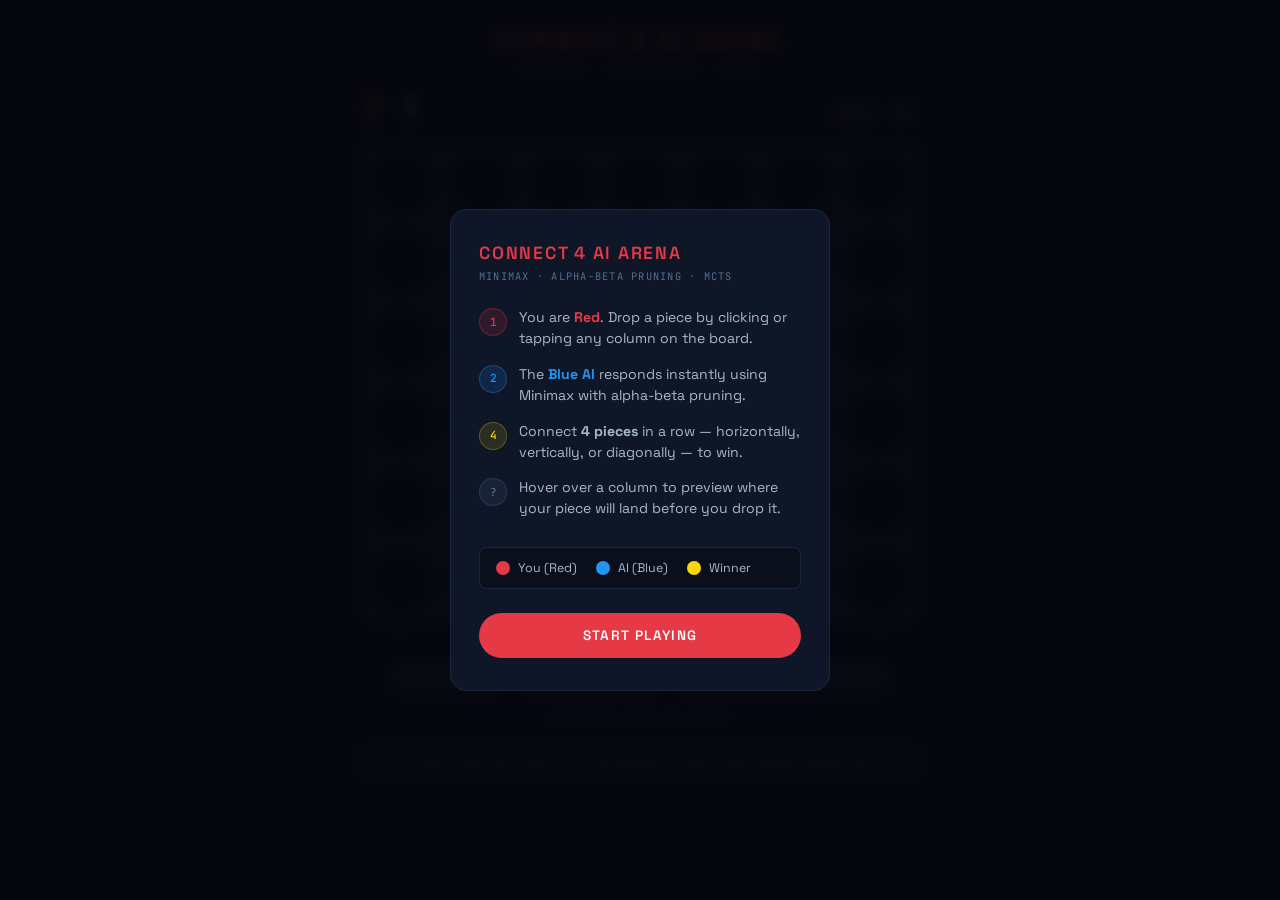
==== docs/index.html @ 7f81c92a "Rename frontend folder to docs for GitHub Pages" ====
<!DOCTYPE html>
<html lang="en">
<head>
  <meta charset="UTF-8" />
  <meta name="viewport" content="width=device-width, initial-scale=1.0, maximum-scale=1.0"/>
  <title>Connect 4 AI Arena</title>
  <link href="https://fonts.googleapis.com/css2?family=Space+Grotesk:wght@400;500;600&family=JetBrains+Mono:wght@400;500&display=swap" rel="stylesheet"/>
  <style>
    *, *::before, *::after { box-sizing: border-box; margin: 0; padding: 0; }

    :root {
      --p1: #e63946;
      --p2: #2196f3;
      --win: #ffd60a;
      --bg: #07080f;
      --board-bg: #0e1628;
      --text: #e8eaf6;
      --label: #546e8a;
      --muted: #3d5068;
      --border: #1a2640;
    }

    html, body { height: 100%; }

    body {
      background: var(--bg);
      color: var(--text);
      font-family: 'Space Grotesk', sans-serif;
      display: flex;
      flex-direction: column;
      align-items: center;
      min-height: 100vh;
      padding: 1.5rem 1rem 2rem;
    }

    header { text-align: center; margin-bottom: 1.25rem; }

    h1 {
      font-size: clamp(1rem, 4vw, 1.5rem);
      font-weight: 600;
      letter-spacing: 0.12em;
      text-transform: uppercase;
      color: var(--p1);
      margin-bottom: 0.3rem;
    }

    .subtitle {
      font-family: 'JetBrains Mono', monospace;
      font-size: clamp(0.55rem, 2vw, 0.7rem);
      color: var(--label);
      letter-spacing: 0.15em;
      text-transform: uppercase;
    }

    .hud {
      display: flex;
      align-items: center;
      justify-content: space-between;
      width: 100%;
      max-width: 560px;
      margin-bottom: 0.6rem;
      padding: 0 2px;
    }

    .scores { display: flex; gap: 1.2rem; }

    .score-block {
      display: flex;
      flex-direction: column;
      align-items: center;
      gap: 1px;
    }

    .score-num {
      font-family: 'JetBrains Mono', monospace;
      font-size: clamp(1.2rem, 4vw, 1.6rem);
      font-weight: 500;
      line-height: 1;
    }

    .score-num.p1 { color: var(--p1); }
    .score-num.p2 { color: var(--p2); }

    .score-lbl {
      font-family: 'JetBrains Mono', monospace;
      font-size: 0.58rem;
      color: var(--label);
      text-transform: uppercase;
      letter-spacing: 0.1em;
    }

    .turn-badge {
      display: flex;
      align-items: center;
      gap: 0.45rem;
      font-family: 'JetBrains Mono', monospace;
      font-size: clamp(0.6rem, 2vw, 0.7rem);
      color: var(--label);
      text-transform: uppercase;
      letter-spacing: 0.08em;
      background: var(--board-bg);
      border: 1px solid var(--border);
      padding: 0.35rem 0.75rem;
      border-radius: 2rem;
    }

    #turn-dot {
      width: 8px; height: 8px;
      border-radius: 50%;
      background: var(--p1);
      transition: background 0.3s;
      flex-shrink: 0;
    }

    #turn-dot.pulse { animation: pulse 0.7s ease-in-out infinite; }

    @keyframes pulse {
      0%, 100% { opacity: 1; transform: scale(1); }
      50% { opacity: 0.3; transform: scale(0.7); }
    }

    .canvas-wrap {
      width: 100%;
      max-width: 560px;
      display: flex;
      flex-direction: column;
      align-items: center;
    }

    canvas {
      display: block;
      width: 100%;
      border-radius: 10px;
      border: 1px solid var(--border);
      touch-action: none;
    }

    .col-labels {
      display: flex;
      width: 100%;
      max-width: 560px;
      margin-top: 0.35rem;
    }

    .col-label {
      flex: 1;
      text-align: center;
      font-family: 'JetBrains Mono', monospace;
      font-size: 0.58rem;
      color: var(--muted);
    }

    .controls {
      display: flex;
      gap: 0.6rem;
      margin-top: 1.2rem;
      flex-wrap: wrap;
      justify-content: center;
    }

    button {
      font-family: 'Space Grotesk', sans-serif;
      font-size: clamp(0.7rem, 2.5vw, 0.78rem);
      font-weight: 500;
      letter-spacing: 0.08em;
      text-transform: uppercase;
      padding: 0.6rem 1.4rem;
      border-radius: 2rem;
      cursor: pointer;
      transition: all 0.2s;
      border: 1px solid var(--border);
      background: var(--board-bg);
      color: var(--label);
      -webkit-tap-highlight-color: transparent;
    }

    button:hover, button:active { border-color: var(--p1); color: var(--p1); }
    button.active { border-color: var(--p1); color: var(--p1); background: rgba(230,57,70,0.08); }

    #status {
      margin-top: 0.85rem;
      font-family: 'JetBrains Mono', monospace;
      font-size: clamp(0.65rem, 2.2vw, 0.75rem);
      color: var(--label);
      letter-spacing: 0.05em;
      min-height: 1.2rem;
      text-align: center;
      padding: 0 1rem;
    }

    #status.win      { color: var(--win); font-weight: 500; }
    #status.lose     { color: var(--p2); }
    #status.thinking { color: var(--p2); }

    .game-id {
      margin-top: 0.3rem;
      font-family: 'JetBrains Mono', monospace;
      font-size: 0.55rem;
      color: #1d2d42;
    }

    .cold-start-notice {
      margin-top: 0.8rem;
      padding: 8px 12px;
      background: rgba(255,255,255,0.04);
      border: 0.5px solid #2a3a50;
      border-radius: 4px;
      width: 100%;
      max-width: 560px;
    }

    .cold-start-notice p {
      font-family: 'JetBrains Mono', monospace;
      font-size: 0.6rem;
      color: #546e8a;
      letter-spacing: 0.1em;
      text-align: center;
      margin: 0;
      text-transform: uppercase;
    }

    .modal-overlay {
      position: fixed;
      inset: 0;
      background: rgba(7, 8, 15, 0.92);
      display: flex;
      align-items: center;
      justify-content: center;
      z-index: 100;
      padding: 1rem;
      backdrop-filter: blur(4px);
    }

    .modal-overlay.hidden { display: none; }

    .modal {
      background: #0e1628;
      border: 1px solid #1a2640;
      border-radius: 16px;
      padding: 2rem 1.75rem;
      max-width: 380px;
      width: 100%;
    }

    .modal h2 {
      font-size: 1.1rem;
      font-weight: 600;
      letter-spacing: 0.1em;
      text-transform: uppercase;
      color: var(--p1);
      margin-bottom: 0.3rem;
    }

    .modal .tagline {
      font-family: 'JetBrains Mono', monospace;
      font-size: 0.65rem;
      color: var(--label);
      letter-spacing: 0.12em;
      text-transform: uppercase;
      margin-bottom: 1.5rem;
    }

    .rules-list {
      list-style: none;
      display: flex;
      flex-direction: column;
      gap: 0.9rem;
      margin-bottom: 1.75rem;
    }

    .rules-list li {
      display: flex;
      align-items: flex-start;
      gap: 0.75rem;
      font-size: 0.88rem;
      color: #a8b8cc;
      line-height: 1.5;
    }

    .rule-icon {
      width: 28px;
      height: 28px;
      border-radius: 50%;
      flex-shrink: 0;
      display: flex;
      align-items: center;
      justify-content: center;
      font-size: 0.7rem;
      font-family: 'JetBrains Mono', monospace;
      font-weight: 500;
      margin-top: 1px;
    }

    .rule-icon.red  { background: rgba(230,57,70,0.15); color: var(--p1); border: 1px solid rgba(230,57,70,0.3); }
    .rule-icon.blue { background: rgba(33,150,243,0.15); color: var(--p2); border: 1px solid rgba(33,150,243,0.3); }
    .rule-icon.gold { background: rgba(255,214,10,0.12); color: var(--win); border: 1px solid rgba(255,214,10,0.25); }
    .rule-icon.gray { background: rgba(84,110,138,0.15); color: var(--label); border: 1px solid rgba(84,110,138,0.3); }

    .legend {
      display: flex;
      gap: 1.2rem;
      margin-bottom: 1.5rem;
      padding: 0.75rem 1rem;
      background: rgba(7,8,15,0.5);
      border-radius: 8px;
      border: 1px solid var(--border);
    }

    .legend-item {
      display: flex;
      align-items: center;
      gap: 0.5rem;
      font-size: 0.78rem;
      color: #a8b8cc;
    }

    .legend-dot { width: 14px; height: 14px; border-radius: 50%; }

    .btn-start {
      width: 100%;
      padding: 0.85rem;
      border-radius: 2rem;
      background: var(--p1);
      color: white;
      border: none;
      font-family: 'Space Grotesk', sans-serif;
      font-size: 0.85rem;
      font-weight: 600;
      letter-spacing: 0.1em;
      text-transform: uppercase;
      cursor: pointer;
      transition: background 0.2s, transform 0.1s;
    }

    .btn-start:active { transform: scale(0.98); }
    .btn-start:hover  { background: #c0392b; }

    .btn-rules {
      font-size: 0.62rem;
      padding: 0.35rem 0.7rem;
      margin-left: 0.5rem;
    }
  </style>
</head>
<body>

  <!-- RULES MODAL -->
  <div class="modal-overlay" id="modal">
    <div class="modal">
      <h2>Connect 4 AI Arena</h2>
      <p class="tagline">Minimax · Alpha-Beta Pruning · MCTS</p>

      <ul class="rules-list">
        <li>
          <div class="rule-icon red">1</div>
          <span>You are <strong style="color:#e63946">Red</strong>. Drop a piece by clicking or tapping any column on the board.</span>
        </li>
        <li>
          <div class="rule-icon blue">2</div>
          <span>The <strong style="color:#2196f3">Blue AI</strong> responds instantly using Minimax with alpha-beta pruning.</span>
        </li>
        <li>
          <div class="rule-icon gold">4</div>
          <span>Connect <strong>4 pieces</strong> in a row — horizontally, vertically, or diagonally — to win.</span>
        </li>
        <li>
          <div class="rule-icon gray">?</div>
          <span>Hover over a column to preview where your piece will land before you drop it.</span>
        </li>
      </ul>

      <div class="legend">
        <div class="legend-item">
          <div class="legend-dot" style="background:#e63946"></div>
          You (Red)
        </div>
        <div class="legend-item">
          <div class="legend-dot" style="background:#2196f3"></div>
          AI (Blue)
        </div>
        <div class="legend-item">
          <div class="legend-dot" style="background:#ffd60a"></div>
          Winner
        </div>
      </div>

      <button class="btn-start" id="btn-start">Start Playing</button>
    </div>
  </div>

  <header>
    <h1>Connect 4 AI Arena</h1>
    <p class="subtitle">Minimax · Alpha-Beta · MCTS</p>
  </header>

  <div class="hud">
    <div class="scores">
      <div class="score-block">
        <span class="score-num p1" id="score-p1">0</span>
        <span class="score-lbl">You</span>
      </div>
      <div class="score-block">
        <span class="score-num p2" id="score-p2">0</span>
        <span class="score-lbl">AI</span>
      </div>
    </div>
    <div style="display:flex;align-items:center;">
      <div class="turn-badge">
        <div id="turn-dot"></div>
        <span id="turn-label">—</span>
      </div>
      <button class="btn-rules" id="btn-rules" title="How to play">?</button>
    </div>
  </div>

  <div class="canvas-wrap">
    <canvas id="board"></canvas>
    <div class="col-labels" id="col-labels"></div>
  </div>

  <div class="controls">
    <button id="btn-new">New Game</button>
    <button id="btn-watch">Watch AI vs AI</button>
    <button onclick="window.location.href='replay.html'">Replays &amp; Leaderboard</button>
  </div>

  <div id="status">Press New Game to start</div>
  <div class="game-id" id="game-id-label"></div>

  <div class="cold-start-notice">
    <p>First load may take up to 60 seconds — free tier server waking up</p>
  </div>

  <script src="app.js"></script>
</body>
</html>
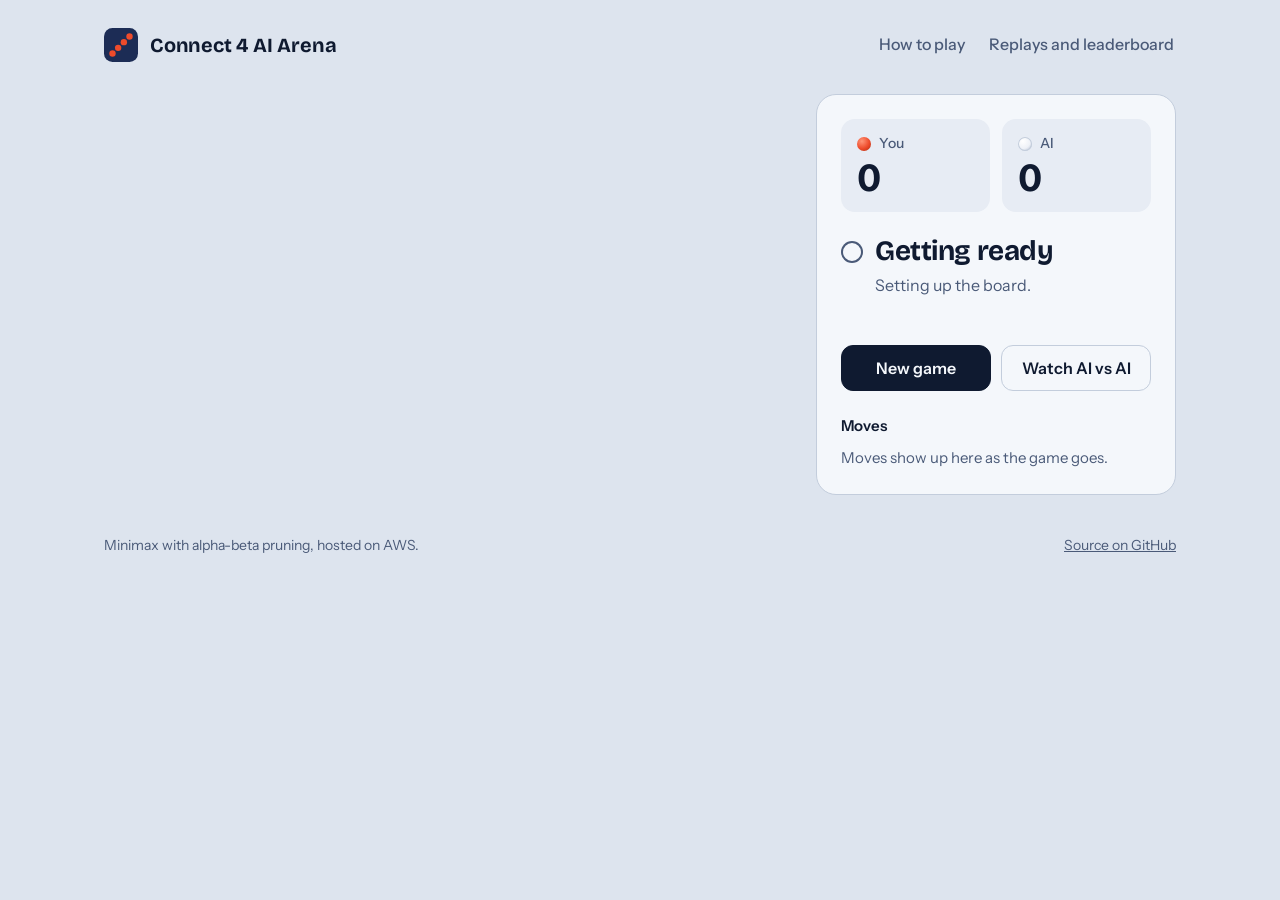
==== commit 295f14ed: "Redesign frontend" ====
--- a/docs/index.html
+++ b/docs/index.html
@@ -2,435 +2,115 @@
 <html lang="en">
 <head>
   <meta charset="UTF-8" />
-  <meta name="viewport" content="width=device-width, initial-scale=1.0, maximum-scale=1.0"/>
+  <meta name="viewport" content="width=device-width, initial-scale=1" />
   <title>Connect 4 AI Arena</title>
-  <link href="https://fonts.googleapis.com/css2?family=Space+Grotesk:wght@400;500;600&family=JetBrains+Mono:wght@400;500&display=swap" rel="stylesheet"/>
-  <style>
-    *, *::before, *::after { box-sizing: border-box; margin: 0; padding: 0; }
-
-    :root {
-      --p1: #e63946;
-      --p2: #2196f3;
-      --win: #ffd60a;
-      --bg: #07080f;
-      --board-bg: #0e1628;
-      --text: #e8eaf6;
-      --label: #546e8a;
-      --muted: #3d5068;
-      --border: #1a2640;
-    }
-
-    html, body { height: 100%; }
-
-    body {
-      background: var(--bg);
-      color: var(--text);
-      font-family: 'Space Grotesk', sans-serif;
-      display: flex;
-      flex-direction: column;
-      align-items: center;
-      min-height: 100vh;
-      padding: 1.5rem 1rem 2rem;
-    }
-
-    header { text-align: center; margin-bottom: 1.25rem; }
-
-    h1 {
-      font-size: clamp(1rem, 4vw, 1.5rem);
-      font-weight: 600;
-      letter-spacing: 0.12em;
-      text-transform: uppercase;
-      color: var(--p1);
-      margin-bottom: 0.3rem;
-    }
-
-    .subtitle {
-      font-family: 'JetBrains Mono', monospace;
-      font-size: clamp(0.55rem, 2vw, 0.7rem);
-      color: var(--label);
-      letter-spacing: 0.15em;
-      text-transform: uppercase;
-    }
-
-    .hud {
-      display: flex;
-      align-items: center;
-      justify-content: space-between;
-      width: 100%;
-      max-width: 560px;
-      margin-bottom: 0.6rem;
-      padding: 0 2px;
-    }
-
-    .scores { display: flex; gap: 1.2rem; }
-
-    .score-block {
-      display: flex;
-      flex-direction: column;
-      align-items: center;
-      gap: 1px;
-    }
-
-    .score-num {
-      font-family: 'JetBrains Mono', monospace;
-      font-size: clamp(1.2rem, 4vw, 1.6rem);
-      font-weight: 500;
-      line-height: 1;
-    }
-
-    .score-num.p1 { color: var(--p1); }
-    .score-num.p2 { color: var(--p2); }
-
-    .score-lbl {
-      font-family: 'JetBrains Mono', monospace;
-      font-size: 0.58rem;
-      color: var(--label);
-      text-transform: uppercase;
-      letter-spacing: 0.1em;
-    }
-
-    .turn-badge {
-      display: flex;
-      align-items: center;
-      gap: 0.45rem;
-      font-family: 'JetBrains Mono', monospace;
-      font-size: clamp(0.6rem, 2vw, 0.7rem);
-      color: var(--label);
-      text-transform: uppercase;
-      letter-spacing: 0.08em;
-      background: var(--board-bg);
-      border: 1px solid var(--border);
-      padding: 0.35rem 0.75rem;
-      border-radius: 2rem;
-    }
-
-    #turn-dot {
-      width: 8px; height: 8px;
-      border-radius: 50%;
-      background: var(--p1);
-      transition: background 0.3s;
-      flex-shrink: 0;
-    }
-
-    #turn-dot.pulse { animation: pulse 0.7s ease-in-out infinite; }
-
-    @keyframes pulse {
-      0%, 100% { opacity: 1; transform: scale(1); }
-      50% { opacity: 0.3; transform: scale(0.7); }
-    }
-
-    .canvas-wrap {
-      width: 100%;
-      max-width: 560px;
-      display: flex;
-      flex-direction: column;
-      align-items: center;
-    }
-
-    canvas {
-      display: block;
-      width: 100%;
-      border-radius: 10px;
-      border: 1px solid var(--border);
-      touch-action: none;
-    }
-
-    .col-labels {
-      display: flex;
-      width: 100%;
-      max-width: 560px;
-      margin-top: 0.35rem;
-    }
-
-    .col-label {
-      flex: 1;
-      text-align: center;
-      font-family: 'JetBrains Mono', monospace;
-      font-size: 0.58rem;
-      color: var(--muted);
-    }
-
-    .controls {
-      display: flex;
-      gap: 0.6rem;
-      margin-top: 1.2rem;
-      flex-wrap: wrap;
-      justify-content: center;
-    }
-
-    button {
-      font-family: 'Space Grotesk', sans-serif;
-      font-size: clamp(0.7rem, 2.5vw, 0.78rem);
-      font-weight: 500;
-      letter-spacing: 0.08em;
-      text-transform: uppercase;
-      padding: 0.6rem 1.4rem;
-      border-radius: 2rem;
-      cursor: pointer;
-      transition: all 0.2s;
-      border: 1px solid var(--border);
-      background: var(--board-bg);
-      color: var(--label);
-      -webkit-tap-highlight-color: transparent;
-    }
-
-    button:hover, button:active { border-color: var(--p1); color: var(--p1); }
-    button.active { border-color: var(--p1); color: var(--p1); background: rgba(230,57,70,0.08); }
-
-    #status {
-      margin-top: 0.85rem;
-      font-family: 'JetBrains Mono', monospace;
-      font-size: clamp(0.65rem, 2.2vw, 0.75rem);
-      color: var(--label);
-      letter-spacing: 0.05em;
-      min-height: 1.2rem;
-      text-align: center;
-      padding: 0 1rem;
-    }
-
-    #status.win      { color: var(--win); font-weight: 500; }
-    #status.lose     { color: var(--p2); }
-    #status.thinking { color: var(--p2); }
-
-    .game-id {
-      margin-top: 0.3rem;
-      font-family: 'JetBrains Mono', monospace;
-      font-size: 0.55rem;
-      color: #1d2d42;
-    }
-
-    .cold-start-notice {
-      margin-top: 0.8rem;
-      padding: 8px 12px;
-      background: rgba(255,255,255,0.04);
-      border: 0.5px solid #2a3a50;
-      border-radius: 4px;
-      width: 100%;
-      max-width: 560px;
-    }
-
-    .cold-start-notice p {
-      font-family: 'JetBrains Mono', monospace;
-      font-size: 0.6rem;
-      color: #546e8a;
-      letter-spacing: 0.1em;
-      text-align: center;
-      margin: 0;
-      text-transform: uppercase;
-    }
-
-    .modal-overlay {
-      position: fixed;
-      inset: 0;
-      background: rgba(7, 8, 15, 0.92);
-      display: flex;
-      align-items: center;
-      justify-content: center;
-      z-index: 100;
-      padding: 1rem;
-      backdrop-filter: blur(4px);
-    }
-
-    .modal-overlay.hidden { display: none; }
-
-    .modal {
-      background: #0e1628;
-      border: 1px solid #1a2640;
-      border-radius: 16px;
-      padding: 2rem 1.75rem;
-      max-width: 380px;
-      width: 100%;
-    }
-
-    .modal h2 {
-      font-size: 1.1rem;
-      font-weight: 600;
-      letter-spacing: 0.1em;
-      text-transform: uppercase;
-      color: var(--p1);
-      margin-bottom: 0.3rem;
-    }
-
-    .modal .tagline {
-      font-family: 'JetBrains Mono', monospace;
-      font-size: 0.65rem;
-      color: var(--label);
-      letter-spacing: 0.12em;
-      text-transform: uppercase;
-      margin-bottom: 1.5rem;
-    }
-
-    .rules-list {
-      list-style: none;
-      display: flex;
-      flex-direction: column;
-      gap: 0.9rem;
-      margin-bottom: 1.75rem;
-    }
-
-    .rules-list li {
-      display: flex;
-      align-items: flex-start;
-      gap: 0.75rem;
-      font-size: 0.88rem;
-      color: #a8b8cc;
-      line-height: 1.5;
-    }
-
-    .rule-icon {
-      width: 28px;
-      height: 28px;
-      border-radius: 50%;
-      flex-shrink: 0;
-      display: flex;
-      align-items: center;
-      justify-content: center;
-      font-size: 0.7rem;
-      font-family: 'JetBrains Mono', monospace;
-      font-weight: 500;
-      margin-top: 1px;
-    }
-
-    .rule-icon.red  { background: rgba(230,57,70,0.15); color: var(--p1); border: 1px solid rgba(230,57,70,0.3); }
-    .rule-icon.blue { background: rgba(33,150,243,0.15); color: var(--p2); border: 1px solid rgba(33,150,243,0.3); }
-    .rule-icon.gold { background: rgba(255,214,10,0.12); color: var(--win); border: 1px solid rgba(255,214,10,0.25); }
-    .rule-icon.gray { background: rgba(84,110,138,0.15); color: var(--label); border: 1px solid rgba(84,110,138,0.3); }
-
-    .legend {
-      display: flex;
-      gap: 1.2rem;
-      margin-bottom: 1.5rem;
-      padding: 0.75rem 1rem;
-      background: rgba(7,8,15,0.5);
-      border-radius: 8px;
-      border: 1px solid var(--border);
-    }
-
-    .legend-item {
-      display: flex;
-      align-items: center;
-      gap: 0.5rem;
-      font-size: 0.78rem;
-      color: #a8b8cc;
-    }
-
-    .legend-dot { width: 14px; height: 14px; border-radius: 50%; }
-
-    .btn-start {
-      width: 100%;
-      padding: 0.85rem;
-      border-radius: 2rem;
-      background: var(--p1);
-      color: white;
-      border: none;
-      font-family: 'Space Grotesk', sans-serif;
-      font-size: 0.85rem;
-      font-weight: 600;
-      letter-spacing: 0.1em;
-      text-transform: uppercase;
-      cursor: pointer;
-      transition: background 0.2s, transform 0.1s;
-    }
-
-    .btn-start:active { transform: scale(0.98); }
-    .btn-start:hover  { background: #c0392b; }
-
-    .btn-rules {
-      font-size: 0.62rem;
-      padding: 0.35rem 0.7rem;
-      margin-left: 0.5rem;
-    }
-  </style>
+  <meta name="description" content="Play Connect 4 against a minimax AI, or watch two AIs play each other live." />
+  <link rel="icon" href="data:image/svg+xml,%3Csvg xmlns='http://www.w3.org/2000/svg' viewBox='0 0 32 32'%3E%3Crect width='32' height='32' rx='8' fill='%231c2c55'/%3E%3Cg fill='%23ee4b2b'%3E%3Ccircle cx='8' cy='24' r='3'/%3E%3Ccircle cx='13.3' cy='18.7' r='3'/%3E%3Ccircle cx='18.7' cy='13.3' r='3'/%3E%3Ccircle cx='24' cy='8' r='3'/%3E%3C/g%3E%3C/svg%3E" />
+  <link rel="preconnect" href="https://fonts.googleapis.com" />
+  <link rel="preconnect" href="https://fonts.gstatic.com" crossorigin />
+  <link href="https://fonts.googleapis.com/css2?family=Bricolage+Grotesque:opsz,wght@12..96,500..800&family=Instrument+Sans:wght@400;500;600&display=swap" rel="stylesheet" />
+  <link rel="stylesheet" href="style.css" />
 </head>
 <body>
+  <div class="app">
 
-  <!-- RULES MODAL -->
-  <div class="modal-overlay" id="modal">
-    <div class="modal">
-      <h2>Connect 4 AI Arena</h2>
-      <p class="tagline">Minimax · Alpha-Beta Pruning · MCTS</p>
+    <header class="top">
+      <a class="brand" href="index.html">
+        <svg class="brand-mark" viewBox="0 0 32 32" aria-hidden="true">
+          <rect width="32" height="32" rx="8" style="fill: var(--board-face)" />
+          <g style="fill: var(--you)">
+            <circle cx="8" cy="24" r="3" />
+            <circle cx="13.3" cy="18.7" r="3" />
+            <circle cx="18.7" cy="13.3" r="3" />
+            <circle cx="24" cy="8" r="3" />
+          </g>
+        </svg>
+        <span class="brand-name">Connect 4 AI Arena</span>
+      </a>
+      <nav class="nav" aria-label="Main">
+        <button type="button" id="btn-rules">How to play</button>
+        <a href="replay.html">Replays<span class="nav-long"> and leaderboard</span></a>
+      </nav>
+    </header>
 
-      <ul class="rules-list">
-        <li>
-          <div class="rule-icon red">1</div>
-          <span>You are <strong style="color:#e63946">Red</strong>. Drop a piece by clicking or tapping any column on the board.</span>
-        </li>
-        <li>
-          <div class="rule-icon blue">2</div>
-          <span>The <strong style="color:#2196f3">Blue AI</strong> responds instantly using Minimax with alpha-beta pruning.</span>
-        </li>
-        <li>
-          <div class="rule-icon gold">4</div>
-          <span>Connect <strong>4 pieces</strong> in a row — horizontally, vertically, or diagonally — to win.</span>
-        </li>
-        <li>
-          <div class="rule-icon gray">?</div>
-          <span>Hover over a column to preview where your piece will land before you drop it.</span>
-        </li>
-      </ul>
+    <main class="arena">
+      <h1 class="visually-hidden">Connect 4 AI Arena</h1>
 
-      <div class="legend">
-        <div class="legend-item">
-          <div class="legend-dot" style="background:#e63946"></div>
-          You (Red)
+      <section class="stage" id="stage" aria-label="Game board">
+        <canvas
+          id="board"
+          class="board"
+          tabindex="0"
+          role="application"
+          aria-label="Connect 4 board. Use the left and right arrow keys to choose a column, then Enter to drop a disc. You can also press a number from 1 to 7."
+        ></canvas>
+      </section>
+
+      <aside class="panel" aria-label="Match">
+        <div class="scores">
+          <div class="score">
+            <span class="score-label"><span class="disc you"></span>You</span>
+            <span class="score-num" id="score-you">0</span>
+          </div>
+          <div class="score">
+            <span class="score-label"><span class="disc ai"></span>AI</span>
+            <span class="score-num" id="score-ai">0</span>
+          </div>
         </div>
-        <div class="legend-item">
-          <div class="legend-dot" style="background:#2196f3"></div>
-          AI (Blue)
+
+        <div class="status" aria-live="polite">
+          <span class="disc idle" id="status-disc"></span>
+          <div>
+            <h2 class="status-title" id="status-title">Getting ready</h2>
+            <p class="status-detail" id="status-detail">Setting up the board.</p>
+          </div>
         </div>
-        <div class="legend-item">
-          <div class="legend-dot" style="background:#ffd60a"></div>
-          Winner
+
+        <div class="actions">
+          <button type="button" class="btn btn-primary" id="btn-new">New game</button>
+          <button type="button" class="btn" id="btn-watch" aria-pressed="false">Watch AI vs AI</button>
         </div>
-      </div>
 
-      <button class="btn-start" id="btn-start">Start Playing</button>
-    </div>
+        <a class="text-link" id="replay-link" href="replay.html" hidden>Replay this game</a>
+
+        <section class="log" aria-label="Moves">
+          <h2 class="section-title">Moves</h2>
+          <ol class="log-list" id="move-log"></ol>
+          <p class="log-empty" id="log-empty">Moves show up here as the game goes.</p>
+        </section>
+      </aside>
+    </main>
+
+    <footer class="foot">
+      <span>Minimax with alpha-beta pruning, hosted on AWS.</span>
+      <a href="https://github.com/DivyanshuGaba/connect4-ai-arena">Source on GitHub</a>
+    </footer>
   </div>
 
-  <header>
-    <h1>Connect 4 AI Arena</h1>
-    <p class="subtitle">Minimax · Alpha-Beta · MCTS</p>
-  </header>
+  <dialog class="rules" id="rules" aria-labelledby="rules-title">
+    <h2 id="rules-title">How to play</h2>
+    <ul>
+      <li>
+        <span class="disc you"></span>
+        <span>You play red and go first. Click or tap a column to drop a disc, or use the arrow keys and Enter.</span>
+      </li>
+      <li>
+        <span class="disc ai"></span>
+        <span>The AI plays white and replies at once, searching ahead with minimax and alpha-beta pruning.</span>
+      </li>
+      <li>
+        <span class="disc gold"></span>
+        <span>Line up four discs across, down or diagonally to win. The winning four light up.</span>
+      </li>
+      <li>
+        <span class="disc idle"></span>
+        <span>Hover over a column to see where your disc will land.</span>
+      </li>
+    </ul>
+    <button type="button" class="btn btn-primary" id="btn-start" autofocus>Start playing</button>
+  </dialog>
 
-  <div class="hud">
-    <div class="scores">
-      <div class="score-block">
-        <span class="score-num p1" id="score-p1">0</span>
-        <span class="score-lbl">You</span>
-      </div>
-      <div class="score-block">
-        <span class="score-num p2" id="score-p2">0</span>
-        <span class="score-lbl">AI</span>
-      </div>
-    </div>
-    <div style="display:flex;align-items:center;">
-      <div class="turn-badge">
-        <div id="turn-dot"></div>
-        <span id="turn-label">—</span>
-      </div>
-      <button class="btn-rules" id="btn-rules" title="How to play">?</button>
-    </div>
-  </div>
-
-  <div class="canvas-wrap">
-    <canvas id="board"></canvas>
-    <div class="col-labels" id="col-labels"></div>
-  </div>
-
-  <div class="controls">
-    <button id="btn-new">New Game</button>
-    <button id="btn-watch">Watch AI vs AI</button>
-    <button onclick="window.location.href='replay.html'">Replays &amp; Leaderboard</button>
-  </div>
-
-  <div id="status">Press New Game to start</div>
-  <div class="game-id" id="game-id-label"></div>
-
-  <div class="cold-start-notice">
-    <p>First load may take up to 60 seconds — free tier server waking up</p>
-  </div>
-
+  <script src="board.js"></script>
   <script src="app.js"></script>
 </body>
-</html>+</html>
--- a/docs/style.css
+++ b/docs/style.css
@@ -0,0 +1,526 @@
+/* Connect 4 AI Arena: shared styles for the game page and the replay page. */
+
+:root {
+  color-scheme: light dark;
+
+  --page: #dde4ee;
+  --surface: #f4f7fb;
+  --surface-2: #e7ecf4;
+  --line: #c3cddc;
+  --ink: #0f1a30;
+  --ink-2: #4a5a78;
+  --on-ink: #f4f7fb;
+  --focus: #1f5eff;
+
+  --you: #ee4b2b;
+  --you-hi: #ff9577;
+  --you-lo: #a92c0e;
+  --ai: #eef1f7;
+  --ai-hi: #ffffff;
+  --ai-lo: #a3aec4;
+  --gold: #f7b733;
+
+  --board-face: #1c2c55;
+  --board-face-hi: #284070;
+  --board-back: #0a1226;
+  --board-shadow: 0 22px 26px rgba(10, 18, 38, 0.32);
+
+  --font-display: 'Bricolage Grotesque', 'Avenir Next', 'Segoe UI', system-ui, sans-serif;
+  --font-body: 'Instrument Sans', system-ui, -apple-system, 'Segoe UI', sans-serif;
+}
+
+@media (prefers-color-scheme: dark) {
+  :root {
+    --page: #0a0f1e;
+    --surface: #121a30;
+    --surface-2: #19243f;
+    --line: #26325a;
+    --ink: #e8edf7;
+    --ink-2: #9aa8c4;
+    --on-ink: #0a0f1e;
+    --focus: #7fa6ff;
+
+    --board-face: #223a78;
+    --board-face-hi: #2e4a94;
+    --board-back: #060a16;
+    --board-shadow: 0 22px 30px rgba(0, 0, 0, 0.55);
+  }
+}
+
+*, *::before, *::after { box-sizing: border-box; }
+
+html { -webkit-text-size-adjust: 100%; }
+
+body {
+  margin: 0;
+  min-height: 100vh;
+  background: var(--page);
+  color: var(--ink);
+  font: 400 1rem/1.5 var(--font-body);
+}
+
+h1, h2, h3, p, ol, ul { margin: 0; }
+
+button { font: inherit; color: inherit; }
+
+a { color: inherit; }
+
+:focus-visible {
+  outline: 3px solid var(--focus);
+  outline-offset: 3px;
+}
+
+.visually-hidden {
+  position: absolute;
+  width: 1px;
+  height: 1px;
+  margin: -1px;
+  padding: 0;
+  overflow: hidden;
+  clip: rect(0 0 0 0);
+  white-space: nowrap;
+  border: 0;
+}
+
+/* Layout */
+
+.app {
+  max-width: 1120px;
+  margin: 0 auto;
+  padding: 16px 16px 40px;
+}
+
+@media (min-width: 640px) {
+  .app { padding: 20px 24px 48px; }
+}
+
+.top {
+  display: flex;
+  align-items: center;
+  justify-content: space-between;
+  gap: 16px;
+  padding-bottom: 24px;
+}
+
+.brand {
+  display: flex;
+  align-items: center;
+  gap: 12px;
+  text-decoration: none;
+  min-width: 0;
+}
+
+.brand-mark { width: 34px; height: 34px; flex: none; }
+
+.brand-name {
+  font-family: var(--font-display);
+  font-weight: 700;
+  font-size: 1.25rem;
+  letter-spacing: -0.01em;
+  line-height: 1.1;
+}
+
+.nav {
+  display: flex;
+  align-items: center;
+  gap: 20px;
+  flex: none;
+}
+
+.nav a,
+.nav button {
+  background: none;
+  border: 0;
+  border-bottom: 2px solid transparent;
+  padding: 12px 2px;
+  color: var(--ink-2);
+  font-weight: 500;
+  text-decoration: none;
+  cursor: pointer;
+}
+
+.nav a:hover,
+.nav button:hover,
+.nav a[aria-current='page'] {
+  color: var(--ink);
+  border-bottom-color: var(--ink);
+}
+
+@media (max-width: 520px) {
+  .brand-name { font-size: 1.0625rem; }
+  .nav { gap: 14px; }
+  .nav .nav-long { display: none; }
+}
+
+.arena {
+  display: grid;
+  grid-template-columns: minmax(0, 1fr) 360px;
+  gap: 40px;
+  align-items: start;
+}
+
+@media (max-width: 880px) {
+  .arena { grid-template-columns: minmax(0, 1fr); gap: 28px; }
+}
+
+.stage {
+  width: 100%;
+  max-width: 620px;
+  min-width: 0;
+  margin-inline: auto;
+}
+
+canvas.board {
+  display: block;
+  margin-inline: auto;
+  max-width: 100%;
+  touch-action: manipulation;
+  filter: drop-shadow(var(--board-shadow));
+  cursor: pointer;
+}
+
+canvas.board.is-static { cursor: default; }
+
+/* Side panel */
+
+.panel {
+  background: var(--surface);
+  border: 1px solid var(--line);
+  border-radius: 20px;
+  padding: 24px;
+  display: grid;
+  gap: 24px;
+}
+
+.section-title {
+  font-size: 0.9375rem;
+  font-weight: 600;
+  margin-bottom: 10px;
+}
+
+.scores {
+  display: grid;
+  grid-template-columns: 1fr 1fr;
+  gap: 12px;
+}
+
+.score {
+  display: grid;
+  gap: 4px;
+  padding: 14px 16px;
+  border-radius: 14px;
+  background: var(--surface-2);
+}
+
+.score-label {
+  display: flex;
+  align-items: center;
+  gap: 8px;
+  color: var(--ink-2);
+  font-size: 0.875rem;
+  font-weight: 500;
+}
+
+.score-num {
+  font-family: var(--font-display);
+  font-weight: 700;
+  font-size: 2.5rem;
+  line-height: 1;
+  font-variant-numeric: tabular-nums;
+}
+
+.status {
+  display: grid;
+  grid-template-columns: auto minmax(0, 1fr);
+  column-gap: 12px;
+  align-items: start;
+}
+
+.status .disc { width: 22px; height: 22px; margin-top: 5px; }
+
+.status-title {
+  font-family: var(--font-display);
+  font-weight: 700;
+  font-size: 1.75rem;
+  line-height: 1.1;
+  letter-spacing: -0.015em;
+}
+
+.status-detail {
+  margin-top: 6px;
+  color: var(--ink-2);
+  min-height: 3em;
+}
+
+.actions {
+  display: grid;
+  grid-template-columns: 1fr 1fr;
+  gap: 10px;
+}
+
+.btn {
+  min-height: 44px;
+  padding: 10px 16px;
+  border-radius: 12px;
+  border: 1px solid var(--line);
+  background: transparent;
+  font-weight: 600;
+  cursor: pointer;
+  transition: background 0.15s, border-color 0.15s, transform 0.1s;
+}
+
+.btn:hover { border-color: var(--ink); }
+.btn:active { transform: translateY(1px); }
+
+.btn-primary {
+  background: var(--ink);
+  color: var(--on-ink);
+  border-color: var(--ink);
+}
+
+.btn[aria-pressed='true'] {
+  background: var(--surface-2);
+  border-color: var(--ink);
+}
+
+.text-link {
+  font-weight: 500;
+  text-underline-offset: 3px;
+}
+
+/* Discs used as small glyphs */
+
+.disc {
+  display: inline-block;
+  flex: none;
+  width: 14px;
+  height: 14px;
+  border-radius: 50%;
+}
+
+.disc.you { background: radial-gradient(circle at 35% 30%, var(--you-hi), var(--you) 55%, var(--you-lo)); }
+.disc.ai {
+  background: radial-gradient(circle at 35% 30%, var(--ai-hi), var(--ai) 55%, var(--ai-lo));
+  box-shadow: inset 0 0 0 1px var(--line);
+}
+.disc.gold { background: var(--gold); }
+.disc.idle { box-shadow: inset 0 0 0 2px var(--ink-2); }
+
+.disc.pulse { animation: breathe 1.1s ease-in-out infinite; }
+
+@keyframes breathe {
+  50% { transform: scale(0.7); opacity: 0.5; }
+}
+
+/* Move log */
+
+.log-list {
+  list-style: none;
+  padding: 0;
+  max-height: 208px;
+  overflow-y: auto;
+  counter-reset: move;
+  display: grid;
+  gap: 2px;
+}
+
+.log-item {
+  counter-increment: move;
+  display: grid;
+  grid-template-columns: 26px auto minmax(0, 1fr) auto;
+  align-items: center;
+  gap: 10px;
+  padding: 8px 10px;
+  border-radius: 10px;
+  font-variant-numeric: tabular-nums;
+}
+
+.log-item::before {
+  content: counter(move);
+  color: var(--ink-2);
+  font-size: 0.8125rem;
+}
+
+.log-item:nth-child(odd) { background: var(--surface-2); }
+.log-time { color: var(--ink-2); font-size: 0.875rem; }
+
+.log-empty, .empty-note { color: var(--ink-2); font-size: 0.9375rem; }
+
+/* Footer */
+
+.foot {
+  margin-top: 40px;
+  display: flex;
+  flex-wrap: wrap;
+  justify-content: space-between;
+  gap: 8px 24px;
+  color: var(--ink-2);
+  font-size: 0.875rem;
+}
+
+/* Rules dialog */
+
+dialog.rules {
+  border: 1px solid var(--line);
+  border-radius: 20px;
+  background: var(--surface);
+  color: var(--ink);
+  padding: 28px;
+  width: min(440px, calc(100vw - 32px));
+}
+
+dialog.rules::backdrop {
+  background: rgba(8, 13, 28, 0.62);
+  backdrop-filter: blur(3px);
+}
+
+.rules h2 {
+  font-family: var(--font-display);
+  font-weight: 700;
+  font-size: 1.625rem;
+  letter-spacing: -0.015em;
+  line-height: 1.15;
+}
+
+.rules ul {
+  list-style: none;
+  padding: 0;
+  margin: 20px 0 24px;
+  display: grid;
+  gap: 14px;
+}
+
+.rules li {
+  display: grid;
+  grid-template-columns: 18px 1fr;
+  gap: 12px;
+  align-items: start;
+}
+
+.rules li .disc { width: 18px; height: 18px; margin-top: 3px; }
+.rules .btn { width: 100%; }
+
+/* Replay page */
+
+.transport {
+  display: flex;
+  align-items: center;
+  justify-content: center;
+  gap: 8px;
+  margin-top: 24px;
+}
+
+.icon-btn {
+  width: 44px;
+  height: 44px;
+  border-radius: 12px;
+  border: 1px solid var(--line);
+  background: var(--surface);
+  display: grid;
+  place-items: center;
+  cursor: pointer;
+  transition: border-color 0.15s, transform 0.1s;
+}
+
+.icon-btn:hover:not(:disabled) { border-color: var(--ink); }
+.icon-btn:active:not(:disabled) { transform: translateY(1px); }
+.icon-btn:disabled { opacity: 0.4; cursor: default; }
+.icon-btn svg { width: 20px; height: 20px; fill: currentColor; display: block; }
+
+.icon-btn.play {
+  width: 60px;
+  background: var(--ink);
+  color: var(--on-ink);
+  border-color: var(--ink);
+}
+
+.icon-btn .icon-pause { display: none; }
+.icon-btn[data-playing='true'] .icon-pause { display: block; }
+.icon-btn[data-playing='true'] .icon-play { display: none; }
+
+.scrub {
+  display: grid;
+  grid-template-columns: minmax(0, 1fr) auto;
+  gap: 14px;
+  align-items: center;
+  margin-top: 16px;
+}
+
+.scrub input[type='range'] { width: 100%; accent-color: var(--ink); min-height: 28px; }
+
+.scrub-count {
+  color: var(--ink-2);
+  font-size: 0.875rem;
+  font-variant-numeric: tabular-nums;
+  white-space: nowrap;
+}
+
+.stage .status { margin-top: 24px; }
+
+.field {
+  display: grid;
+  grid-template-columns: minmax(0, 1fr) auto;
+  gap: 8px;
+}
+
+input.text {
+  min-height: 44px;
+  min-width: 0;
+  border-radius: 12px;
+  border: 1px solid var(--line);
+  background: var(--page);
+  color: inherit;
+  padding: 0 12px;
+  font: inherit;
+}
+
+.list {
+  list-style: none;
+  padding: 0;
+  display: grid;
+  gap: 4px;
+  max-height: 288px;
+  overflow-y: auto;
+}
+
+.row {
+  width: 100%;
+  display: grid;
+  grid-template-columns: auto minmax(0, 1fr) auto;
+  align-items: center;
+  gap: 12px;
+  min-height: 48px;
+  padding: 6px 10px;
+  border-radius: 10px;
+  border: 1px solid transparent;
+  background: transparent;
+  cursor: pointer;
+  text-align: left;
+}
+
+.row:hover { background: var(--surface-2); }
+.row[aria-current='true'] { border-color: var(--ink); background: var(--surface-2); }
+
+.row-main { display: grid; line-height: 1.3; }
+.row-sub, .row-id { color: var(--ink-2); font-size: 0.8125rem; }
+.row-id { font-variant-numeric: tabular-nums; }
+
+.rank-row {
+  display: grid;
+  grid-template-columns: 28px minmax(0, 1fr) auto;
+  align-items: center;
+  gap: 10px;
+  padding: 8px 10px;
+  border-radius: 10px;
+  font-variant-numeric: tabular-nums;
+}
+
+.rank-row:nth-child(odd) { background: var(--surface-2); }
+.rank-row .rank { color: var(--ink-2); font-size: 0.8125rem; }
+.rank-row .name { overflow: hidden; text-overflow: ellipsis; white-space: nowrap; }
+.rank-row .elo { font-weight: 600; }
+
+@media (prefers-reduced-motion: reduce) {
+  .disc.pulse { animation: none; }
+  .btn, .icon-btn { transition: none; }
+}
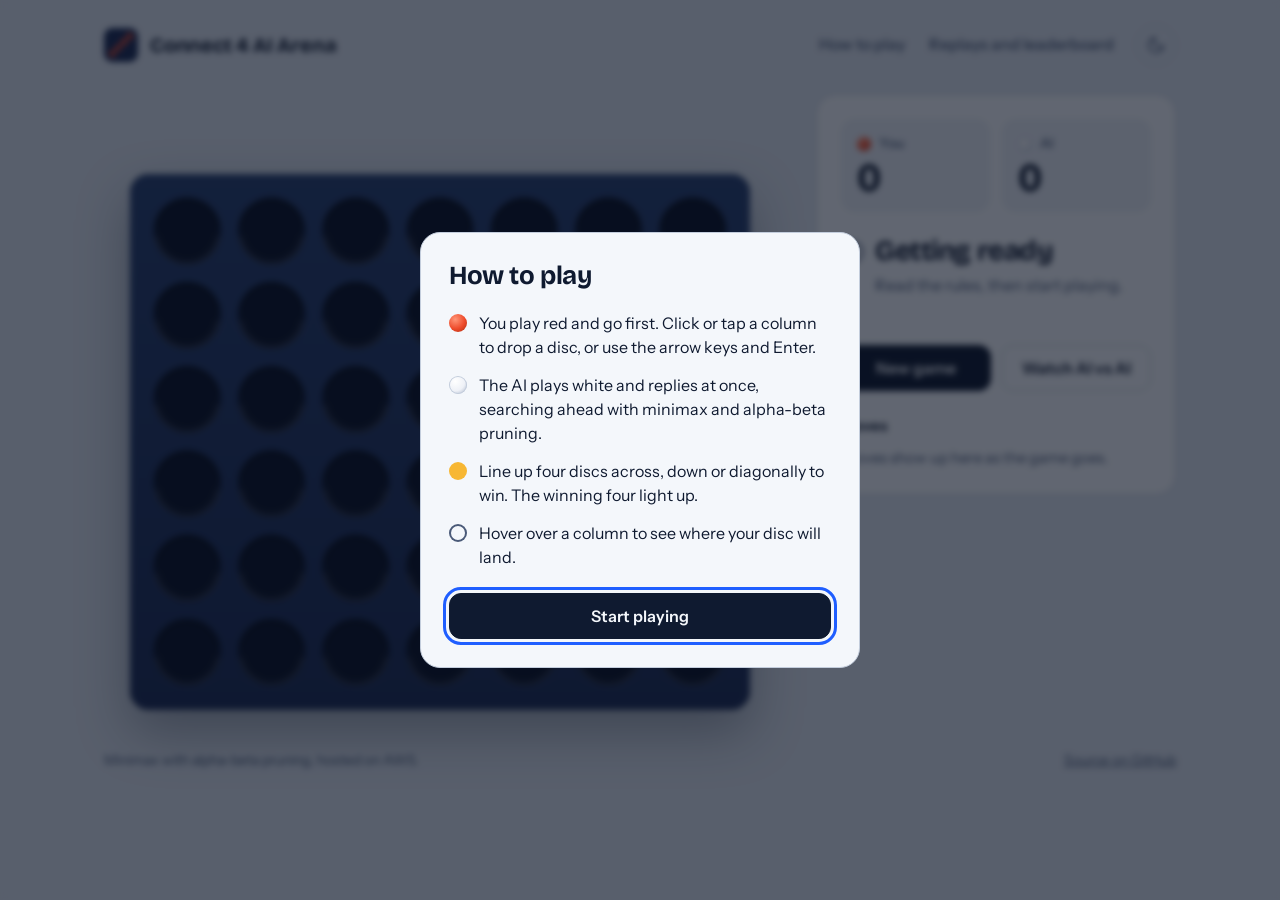
==== commit bfd5bda2: "Add dark mode toggle, black dark theme" ====
--- a/docs/index.html
+++ b/docs/index.html
@@ -10,6 +10,7 @@
   <link rel="preconnect" href="https://fonts.gstatic.com" crossorigin />
   <link href="https://fonts.googleapis.com/css2?family=Bricolage+Grotesque:opsz,wght@12..96,500..800&family=Instrument+Sans:wght@400;500;600&display=swap" rel="stylesheet" />
   <link rel="stylesheet" href="style.css" />
+  <script src="theme.js"></script>
 </head>
 <body>
   <div class="app">
--- a/docs/style.css
+++ b/docs/style.css
@@ -1,7 +1,7 @@
 /* Connect 4 AI Arena: shared styles for the game page and the replay page. */
 
 :root {
-  color-scheme: light dark;
+  color-scheme: light;
 
   --page: #dde4ee;
   --surface: #f4f7fb;
@@ -29,22 +29,22 @@
   --font-body: 'Instrument Sans', system-ui, -apple-system, 'Segoe UI', sans-serif;
 }
 
-@media (prefers-color-scheme: dark) {
-  :root {
-    --page: #0a0f1e;
-    --surface: #121a30;
-    --surface-2: #19243f;
-    --line: #26325a;
-    --ink: #e8edf7;
-    --ink-2: #9aa8c4;
-    --on-ink: #0a0f1e;
-    --focus: #7fa6ff;
-
-    --board-face: #223a78;
-    --board-face-hi: #2e4a94;
-    --board-back: #060a16;
-    --board-shadow: 0 22px 30px rgba(0, 0, 0, 0.55);
-  }
+:root[data-theme='dark'] {
+  color-scheme: dark;
+
+  --page: #000000;
+  --surface: #0e0e0e;
+  --surface-2: #1a1a1a;
+  --line: #2e2e2e;
+  --ink: #f2f2f2;
+  --ink-2: #a3a3a3;
+  --on-ink: #000000;
+  --focus: #7fa6ff;
+
+  --board-face: #223a78;
+  --board-face-hi: #2e4a94;
+  --board-back: #000000;
+  --board-shadow: 0 22px 30px rgba(0, 0, 0, 0.55);
 }
 
 *, *::before, *::after { box-sizing: border-box; }
@@ -139,6 +139,20 @@
   cursor: pointer;
 }
 
+.theme-toggle {
+  display: grid;
+  place-items: center;
+  width: 40px;
+  height: 40px;
+  padding: 0 !important;
+  border: 1px solid var(--line) !important;
+  border-radius: 50%;
+}
+
+.theme-toggle:hover {
+  border-color: var(--ink) !important;
+}
+
 .nav a:hover,
 .nav button:hover,
 .nav a[aria-current='page'] {
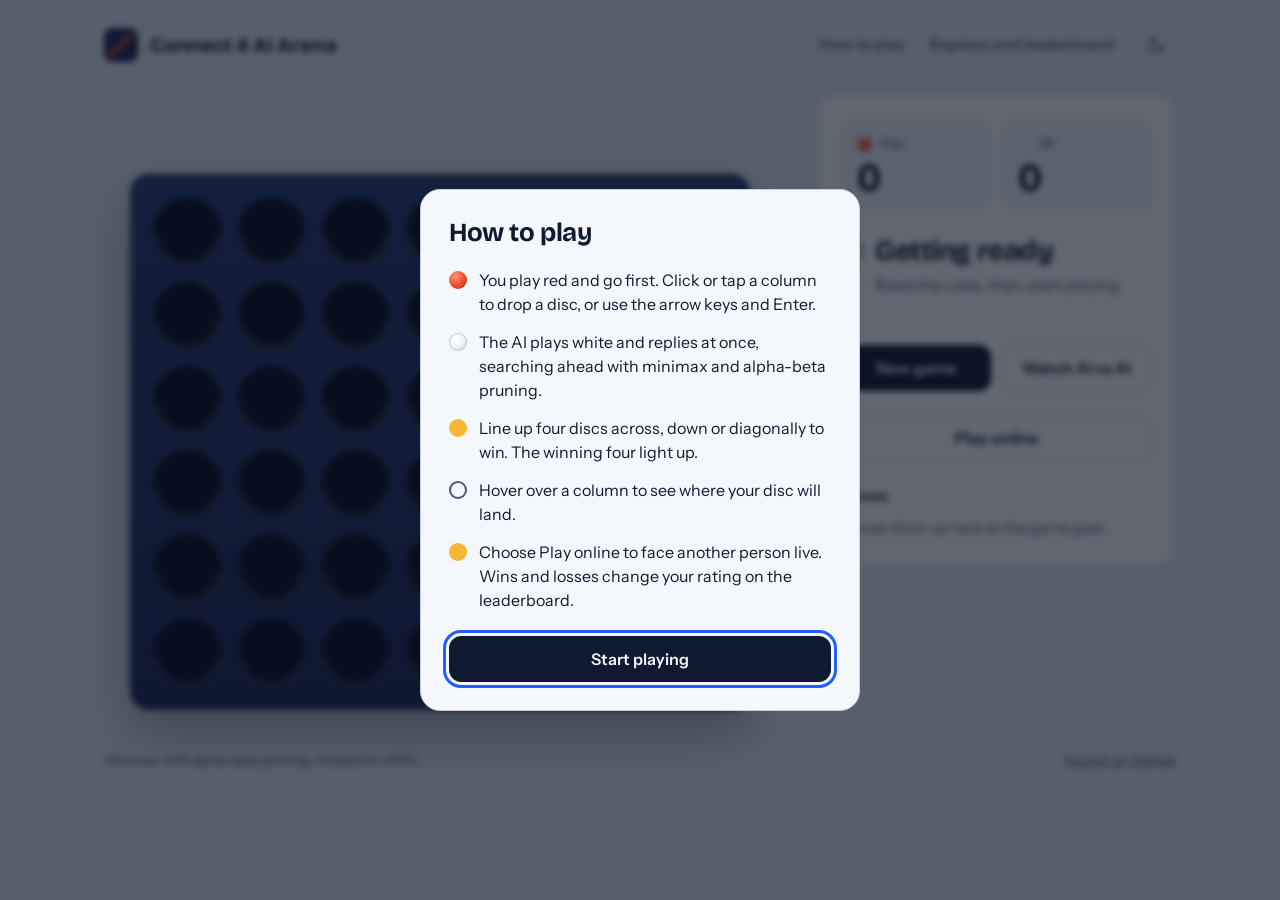
==== commit 8d571a23: "Add online multiplayer" ====
--- a/docs/index.html
+++ b/docs/index.html
@@ -50,11 +50,11 @@
       <aside class="panel" aria-label="Match">
         <div class="scores">
           <div class="score">
-            <span class="score-label"><span class="disc you"></span>You</span>
+            <span class="score-label"><span class="disc you" id="score-you-disc"></span><span id="score-you-name">You</span></span>
             <span class="score-num" id="score-you">0</span>
           </div>
           <div class="score">
-            <span class="score-label"><span class="disc ai"></span>AI</span>
+            <span class="score-label"><span class="disc ai" id="score-ai-disc"></span><span id="score-ai-name">AI</span></span>
             <span class="score-num" id="score-ai">0</span>
           </div>
         </div>
@@ -70,6 +70,16 @@
         <div class="actions">
           <button type="button" class="btn btn-primary" id="btn-new">New game</button>
           <button type="button" class="btn" id="btn-watch" aria-pressed="false">Watch AI vs AI</button>
+        </div>
+
+        <button type="button" class="btn btn-wide" id="btn-online">Play online</button>
+
+        <div class="invite" id="invite" hidden>
+          <label class="invite-label" for="invite-link">Send this link to your friend</label>
+          <div class="invite-row">
+            <input type="text" id="invite-link" readonly />
+            <button type="button" class="btn" id="btn-copy">Copy link</button>
+          </div>
         </div>
 
         <a class="text-link" id="replay-link" href="replay.html" hidden>Replay this game</a>
@@ -107,8 +117,35 @@
         <span class="disc idle"></span>
         <span>Hover over a column to see where your disc will land.</span>
       </li>
+      <li>
+        <span class="disc gold"></span>
+        <span>Choose Play online to face another person live. Wins and losses change your rating on the leaderboard.</span>
+      </li>
     </ul>
     <button type="button" class="btn btn-primary" id="btn-start" autofocus>Start playing</button>
+  </dialog>
+
+  <dialog class="rules" id="online" aria-labelledby="online-title">
+    <h2 id="online-title">Play online</h2>
+    <p class="dialog-lead" id="online-lead">Play another person in real time. Winning raises your rating, and the ratings are on the Replays and leaderboard page.</p>
+
+    <div class="name-field" id="name-saved" hidden>
+      <span>Playing as <strong id="name-shown"></strong></span>
+      <button type="button" class="link-btn" id="btn-change-name">Change name</button>
+    </div>
+    <div class="name-field" id="name-edit">
+      <label for="name-input">Your name</label>
+      <input type="text" id="name-input" maxlength="20" autocomplete="nickname" spellcheck="false" />
+      <p class="hint">1 to 20 characters. There are no passwords, so pick a name you will reuse.</p>
+    </div>
+    <p class="form-error" id="name-error" role="alert" hidden></p>
+
+    <div class="dialog-actions">
+      <button type="button" class="btn btn-primary" id="btn-quick">Find an opponent</button>
+      <button type="button" class="btn" id="btn-friend">Play a friend</button>
+      <button type="button" class="btn btn-primary" id="btn-join-room" hidden>Join game</button>
+      <button type="button" class="btn btn-quiet" id="btn-online-close">Cancel</button>
+    </div>
   </dialog>
 
   <script src="board.js"></script>
--- a/docs/style.css
+++ b/docs/style.css
@@ -414,6 +414,63 @@
 .rules li .disc { width: 18px; height: 18px; margin-top: 3px; }
 .rules .btn { width: 100%; }
 
+/* Online play */
+
+.btn-wide { width: 100%; }
+
+.btn-quiet { border-color: transparent; color: var(--ink-2); }
+
+.dialog-lead { margin: 12px 0 20px; color: var(--ink-2); }
+
+.name-field { display: grid; gap: 8px; margin-bottom: 16px; }
+.name-field label { font-weight: 600; font-size: 0.9375rem; }
+
+#name-saved {
+  display: flex;
+  align-items: center;
+  justify-content: space-between;
+  gap: 12px;
+}
+#name-saved[hidden], #name-edit[hidden] { display: none; }
+
+.name-field input,
+.invite input {
+  width: 100%;
+  min-height: 44px;
+  padding: 10px 14px;
+  border-radius: 12px;
+  border: 1px solid var(--line);
+  background: var(--surface-2);
+  color: var(--ink);
+  font: inherit;
+}
+
+.name-field input:focus-visible,
+.invite input:focus-visible { outline-offset: 1px; }
+
+.hint { color: var(--ink-2); font-size: 0.8125rem; margin: 0; }
+
+.form-error { color: var(--you); font-weight: 500; margin: 0 0 16px; }
+.form-error[hidden] { display: none; }
+
+.link-btn {
+  background: none;
+  border: 0;
+  padding: 4px 0;
+  color: var(--ink);
+  font-weight: 500;
+  text-decoration: underline;
+  text-underline-offset: 3px;
+  cursor: pointer;
+}
+
+.dialog-actions { display: grid; gap: 10px; margin-top: 8px; }
+
+.invite { display: grid; gap: 8px; }
+.invite[hidden] { display: none; }
+.invite-label { font-weight: 600; font-size: 0.9375rem; }
+.invite-row { display: grid; grid-template-columns: minmax(0, 1fr) auto; gap: 8px; }
+
 /* Replay page */
 
 .transport {
